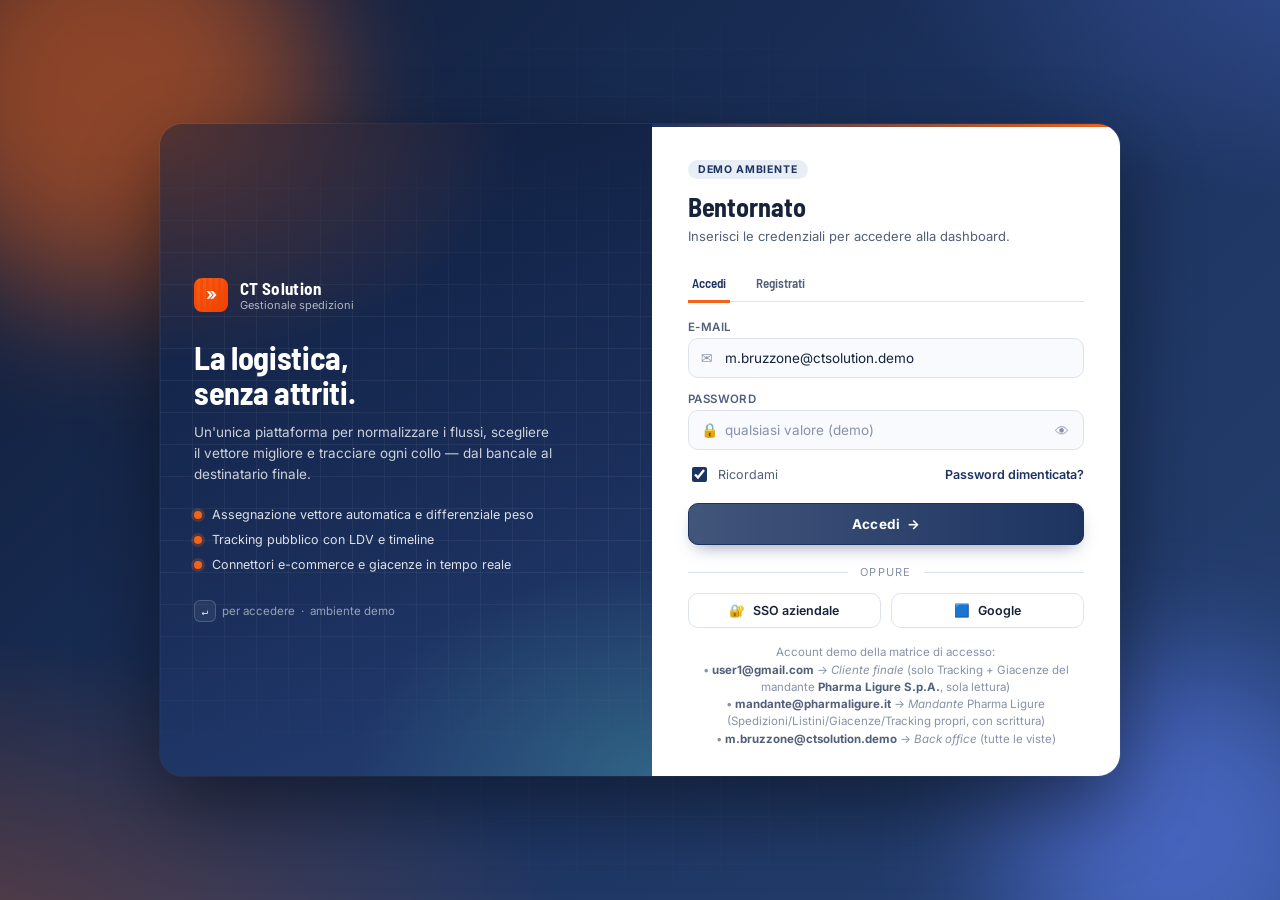
==== index.html @ 70ab40db "aggiunta barra di ricerca dei colli madre in base all'id" ====
<!DOCTYPE html>
<html lang="it">
<head>
<meta charset="UTF-8">
<meta name="viewport" content="width=device-width, initial-scale=1.0">
<title>CT Solution — Gestionale spedizioni (demo)</title>
<link rel="stylesheet" href="style.css">
</head>
<body class="logged-out">

<!-- ==================== LOGIN / REGISTRAZIONE (simulati) ==================== -->
<div id="login-screen">
  <div class="login-decor" aria-hidden="true">
    <span class="orb orb-1"></span>
    <span class="orb orb-2"></span>
    <span class="orb orb-3"></span>
    <span class="grid-lines"></span>
  </div>

  <div class="login-shell">
    <aside class="login-side" aria-hidden="true">
      <div class="login-side-inner">
        <div class="login-side-mark">
          <span class="brand-mark"></span>
          <div>
            <strong>CT Solution</strong>
            <small>Gestionale spedizioni</small>
          </div>
        </div>
        <h2>La logistica,<br>senza attriti.</h2>
        <p>Un'unica piattaforma per normalizzare i flussi, scegliere il vettore migliore e tracciare ogni collo — dal bancale al destinatario finale.</p>
        <ul class="login-bullets">
          <li><span class="dot"></span> Assegnazione vettore automatica e differenziale peso</li>
          <li><span class="dot"></span> Tracking pubblico con LDV e timeline</li>
          <li><span class="dot"></span> Connettori e-commerce e giacenze in tempo reale</li>
        </ul>
        <div class="login-side-foot">
          <span class="kbd">↵</span> per accedere &nbsp;·&nbsp; ambiente demo
        </div>
      </div>
    </aside>

    <div class="login-card">
      <div class="login-card-head">
        <span class="login-pill">Demo ambiente</span>
        <h1 class="login-title" id="login-title">Bentornato</h1>
        <p class="login-sub" id="login-sub">Inserisci le credenziali per accedere alla dashboard.</p>
      </div>

      <div class="tabs login-tabs" role="tablist">
        <button class="tab-btn active" id="login-tab-accedi" role="tab">Accedi</button>
        <button class="tab-btn" id="login-tab-registrati" role="tab">Registrati</button>
      </div>

      <form class="login-form" onsubmit="return false">
        <div class="form-row">
          <label for="login-email">E-mail</label>
          <div class="input-wrap">
            <span class="input-ico" aria-hidden="true">✉</span>
            <input type="text" id="login-email" value="m.bruzzone@ctsolution.demo" autocomplete="off" placeholder="nome@azienda.it">
          </div>
        </div>

        <div class="form-row">
          <label for="login-password">Password</label>
          <div class="input-wrap">
            <span class="input-ico" aria-hidden="true">🔒</span>
            <input type="password" id="login-password" class="login-pwd" placeholder="qualsiasi valore (demo)">
            <button type="button" class="input-eye" id="login-eye" aria-label="Mostra password" title="Mostra/nascondi password">👁</button>
          </div>
        </div>

        <div class="form-row" id="login-extra" style="display:none">
          <label for="login-nome">Nome e cognome</label>
          <div class="input-wrap">
            <span class="input-ico" aria-hidden="true">👤</span>
            <input type="text" id="login-nome" placeholder="es. Mario Bruzzone">
          </div>
        </div>

        <div class="login-row">
          <label class="login-check"><input type="checkbox" id="login-remember" checked> <span>Ricordami</span></label>
          <a href="#" class="login-link" onclick="return false">Password dimenticata?</a>
        </div>

        <button class="btn btn-primary login-submit" id="login-submit" type="button">
          <span class="login-submit-label">Accedi</span>
          <span class="login-submit-ico" aria-hidden="true">→</span>
        </button>

        <div class="login-divider"><span>oppure</span></div>

        <div class="login-sso">
          <button type="button" class="sso-btn" title="Accesso SSO (demo)">
            <span>🔐</span> SSO aziendale
          </button>
          <button type="button" class="sso-btn" title="Accesso con Google (demo)">
            <span>🟦</span> Google
          </button>
        </div>

        <p class="login-foot">Account demo della matrice di accesso:
          <br>• <strong>user1@gmail.com</strong> → <em>Cliente finale</em> (solo Tracking + Giacenze del mandante <strong>Pharma Ligure S.p.A.</strong>, sola lettura)
          <br>• <strong>mandante@pharmaligure.it</strong> → <em>Mandante</em> Pharma Ligure (Spedizioni/Listini/Giacenze/Tracking propri, con scrittura)
          <br>• <strong>m.bruzzone@ctsolution.demo</strong> → <em>Back office</em> (tutte le viste)
        </p>
      </form>
    </div>
  </div>
</div>

<header class="topnav">
  <div class="brand">
    <span class="brand-mark" aria-hidden="true"></span>
    <span>CT Solution <small>· Gestionale spedizioni</small></span>
  </div>
  <nav id="mainnav" aria-label="Navigazione principale">
    <button class="nav-item active" data-view="dashboard">Dashboard</button>
    <button class="nav-item" data-view="spedizioni">Spedizioni</button>
    <button class="nav-item" data-view="listini">Listini e tariffe</button>
    <button class="nav-item" data-view="flussi">Flussi in ingresso</button>
    <button class="nav-item" data-view="giacenze">Giacenze</button>
    <button class="nav-item" data-view="ecommerce">Connettore e-commerce</button>
    <button class="nav-item" data-view="tracking">Tracking</button>
    <button class="nav-item" data-view="appop">App operativa</button>
    <button class="nav-item" data-view="utenti">Utenti e ruoli</button>
    <button class="nav-item" data-view="log">Log azioni</button>
    <button class="nav-item" data-view="config">Configurazioni</button>
  </nav>
  <div class="nav-user" id="nav-user" role="button" tabindex="0" title="Apri il profilo utente">
    <span class="avatar">MB</span>
    <span>M. Bruzzone<br><span style="opacity:.65">Back office</span></span>
  </div>
</header>

<main>

  <!-- ==================== DASHBOARD ==================== -->
  <section class="view active" id="view-dashboard">
    <div class="view-header">
      <h1>Dashboard operativa</h1>
      <span class="sub" id="dash-date"></span>
    </div>
    <div class="kpis" id="dash-kpis"></div>
    <div class="grid-2">
      <div class="card">
        <h3>Spedizioni per stato</h3>
        <div id="dash-stati"></div>
      </div>
      <div class="card">
        <h3>Ultime attività</h3>
        <ul class="timeline" id="dash-activity"></ul>
      </div>
    </div>
  </section>

  <!-- ==================== SPEDIZIONI ==================== -->
  <section class="view" id="view-spedizioni">

    <!-- Vista elenco -->
    <div id="sped-list-wrap">
      <div class="view-header">
        <h1>Spedizioni</h1>
        <span class="sub">Normalizzazione, assegnazione vettore, coda di lavorazione</span>
        <span class="spacer"></span>
        <button class="btn" id="btn-goto-colli">Colli madre e sotto-colli</button>
        <button class="btn" id="btn-goto-diff">Differenziale peso/misure</button>
      </div>

      <div class="tabs" id="sped-tabs">
        <button class="tab-btn active" data-stato="">Tutte</button>
        <button class="tab-btn" data-stato="In sospeso">In sospeso</button>
        <button class="tab-btn" data-stato="In revisione">In revisione</button>
        <button class="tab-btn" data-stato="In staging">In staging</button>
        <button class="tab-btn" data-stato="Pronti per etichettatura">Pronti per etichettatura</button>
        <button class="tab-btn" data-stato="Pronto per la spedizione">Pronto per la spedizione</button>
        <button class="tab-btn" data-stato="In transito">In transito</button>
        <button class="tab-btn" data-stato="Consegnata">Consegnata</button>
      </div>

      <div id="dt-spedizioni"></div>
    </div>

    <!-- Vista dettaglio a tab dedicata -->
    <div id="sped-detail-wrap" style="display:none"></div>

    <!-- Vista colli madre -->
    <div id="colli-wrap" style="display:none">
      <div class="view-header">
        <button class="btn" id="btn-colli-back">← Torna all'elenco</button>
        <h1>Colli madre e sotto-colli</h1>
        <span class="sub">Relazione bancale → colli, con stato aggregato e spedizione separata</span>
        <span class="spacer"></span>
        <input type="text" id="colli-search" placeholder="Cerca per ID collo madre o sotto-collo…" style="min-width:260px">
        <button class="btn btn-primary" id="btn-nuovo-cm">+ Nuovo collo madre</button>
      </div>
      <ul class="tree" id="colli-tree"></ul>
    </div>

    <!-- Vista differenziale peso -->
    <div id="diff-wrap" style="display:none">
      <div class="view-header">
        <button class="btn" id="btn-diff-back">← Torna all'elenco</button>
        <h1>Differenziale peso/misure</h1>
        <span class="sub">Dichiarato vs rilevato, con impatto economico calcolato</span>
      </div>
      <div id="dt-diff"></div>
    </div>
  </section>

  <!-- ==================== LISTINI ==================== -->
  <section class="view" id="view-listini">
    <div class="view-header">
      <h1>Listini e tariffe</h1>
      <span class="sub">Tre livelli: listini vettori terzi → listini di costo interni → listini di vendita</span>
    </div>
    <div class="tabs" id="listini-tabs">
      <button class="tab-btn active" data-tab="lv">Listini vettori (terzi)</button>
      <button class="tab-btn" data-tab="lc">Listini di costo interni</button>
      <button class="tab-btn" data-tab="lvend">Listini di vendita</button>
      <button class="tab-btn" data-tab="lstor">Storicità</button>
    </div>
    <div class="tab-pane active" id="pane-lv">
      <div class="info-box">⚠️ <strong>Dati di esempio.</strong> I listini reali dei vettori non sono ancora disponibili (in attesa lato cliente): la struttura è pronta per l'inserimento dei valori definitivi.</div>
      <div class="tabs" id="lv-vettori-tabs" style="border-bottom-width:1px"></div>
      <div class="price-meta" id="lv-meta"></div>
      <div id="dt-listino-vettore"></div>
    </div>
    <div class="tab-pane" id="pane-lc">
      <div class="price-meta" id="lc-meta"></div>
      <div id="dt-listino-costo"></div>
    </div>
    <div class="tab-pane" id="pane-lvend">
      <div class="legend">
        <span><span class="sw" style="background:var(--err-bg);border:1px solid var(--err)"></span>Riga in perdita (vendita &lt; costo)</span>
        <span class="tiny">Le righe sotto il <strong>listino vettore di origine</strong> mostrano un warning più severo rispetto a quelle sotto il solo costo interno.</span>
      </div>
      <div id="dt-listino-vendita"></div>
    </div>
    <div class="tab-pane" id="pane-lstor">
      <div class="card">
        <h3>Timeline listini per cliente</h3>
        <div class="form-row" style="max-width:320px">
          <label>Mandante</label>
          <select id="stor-cliente" class="inline-select" style="max-width:none;width:100%"></select>
        </div>
        <ul class="hist-timeline" id="stor-timeline"></ul>
      </div>
    </div>
  </section>

  <!-- ==================== FLUSSI ==================== -->
  <section class="view" id="view-flussi">
    <div class="view-header">
      <h1>Flussi in ingresso</h1>
      <span class="sub" id="flussi-counter"></span>
      <span class="spacer"></span>
      <span class="demo-chip">microservizi di import per cliente</span>
    </div>
    <div class="layout-side">
      <div id="dt-flussi"></div>
      <div class="card" id="flusso-detail">
        <h3>Dettaglio cliente</h3>
        <p class="muted small">Seleziona un cliente dalla tabella per vedere configurazione e regole custom.</p>
      </div>
    </div>
  </section>

  <!-- ==================== GIACENZE ==================== -->
  <section class="view" id="view-giacenze">
    <div class="view-header">
      <h1>Giacenze</h1>
      <span class="sub">Gestione riga per riga o massiva sul filtro corrente</span>
      <span class="spacer"></span>
      <div class="save-bar" id="giacenze-save-bar" style="display:none">
        <span class="tiny" id="giacenze-pending-count"></span>
        <button class="btn btn-sm" id="btn-giacenze-annulla">Annulla</button>
        <button class="btn btn-sm btn-primary" id="btn-giacenze-salva">Salva</button>
      </div>
    </div>
    <div id="dt-giacenze"></div>
  </section>

  <!-- ==================== E-COMMERCE ==================== -->
  <section class="view" id="view-ecommerce">
    <div class="view-header">
      <h1>Connettore e-commerce</h1>
      <span class="sub">Vista del cliente finale collegato ai marketplace</span>
    </div>
    <div class="kpis" id="ecom-kpis"></div>
    <div class="info-box">🔁 <strong>Flusso invertito — Vinted:</strong> a differenza degli altri marketplace (interrogati dal connettore), Vinted <em>notifica</em> gli ordini via push. Gli ordini Vinted arrivano quindi in tempo reale e sono contrassegnati con il badge «push».</div>
    <div id="dt-ecom"></div>
  </section>

  <!-- ==================== TRACKING ==================== -->
  <section class="view" id="view-tracking">
    <div class="track-hero">
      <h2>Traccia la tua spedizione</h2>
      <p>Inserisci il codice della lettera di vettura</p>
      <div class="track-form">
        <input id="track-input" placeholder="es. LDV-2026-01187" aria-label="Codice lettera di vettura">
        <button class="btn btn-accent" id="track-btn">Cerca</button>
      </div>
      <div class="track-suggest" id="track-suggest">Prova con:</div>
    </div>
    <div id="track-result"></div>
  </section>

  <!-- ==================== APP OPERATIVA ==================== -->
  <section class="view" id="view-appop">
    <div class="view-header">
      <h1>App operativa — magazzino e padroncini</h1>
      <span class="sub">Simulazione web dell'app mobile per presa in carico e consegna</span>
    </div>
    <div class="phone-wrap">
      <div class="phone">
        <div class="phone-status"><span>09:41</span><span>▮▮▮ 82%</span></div>
        <div class="phone-app-head">CT Driver <div class="sub" id="phone-mode-label"></div></div>
        <div class="phone-body" id="phone-body"></div>
      </div>
      <div class="card" style="flex:1;min-width:280px">
        <h3>Configurazione simulazione</h3>
        <div class="form-row">
          <label>Tipo vettore</label>
          <select id="appop-mode" class="inline-select" style="max-width:none;width:100%">
            <option value="padroncino">Linea propria (padroncino) — con borderò digitale</option>
            <option value="terzo">Corriere esterno — senza borderò interno</option>
          </select>
        </div>
        <div class="info-box"><strong>Differenza chiave:</strong> il borderò digitale interno (elenco colli affidati con firma di presa in carico) esiste <em>solo</em> per le linee proprie. Per i corrieri esterni la presa in carico avviene sui sistemi del corriere.</div>
        <div class="warn-box"><strong>Foto obbligatoria:</strong> la conferma di consegna richiede sempre una foto (simulata) prima di poter chiudere la spedizione.</div>
      </div>
    </div>
  </section>

  <!-- ==================== UTENTI ==================== -->
  <section class="view" id="view-utenti">
    <div class="view-header">
      <h1>Utenti, ruoli e livelli di accesso</h1>
      <span class="sub">Quattro livelli: Piattaforma · Back office · Mandanti/Sottocontratti · Clienti finali</span>
    </div>
    <div class="layout-side">
      <div id="dt-utenti"></div>
      <div class="card" id="perm-panel">
        <h3>Permessi per modulo</h3>
        <p class="muted small">Seleziona un utente dalla tabella per vedere e simulare la modifica dei permessi.</p>
      </div>
    </div>
  </section>

  <!-- ==================== LOG AZIONI ==================== -->
  <section class="view" id="view-log">
    <div class="view-header">
      <h1>Log delle azioni</h1>
      <span class="sub" id="log-counter">Nessuna azione registrata in questa sessione</span>
      <span class="spacer"></span>
      <button class="btn" id="btn-log-clear">Svuota log</button>
    </div>
    <div class="info-box">🗒️ <strong>Registro di sessione.</strong> Ogni notifica mostrata in basso a destra (assegnazioni vettore, cambi di stato, import, salvataggi, ecc.) viene registrata qui con data/ora, utente, modulo ed esito. Il log è mantenuto solo in memoria del browser: si azzera ricaricando la pagina.</div>
    <div id="dt-log"></div>
  </section>

  <!-- ==================== CONFIGURAZIONI / ARCHITETTURA ==================== -->
  <section class="view" id="view-config">
    <div class="view-header">
      <h1>Configurazioni · Architettura tecnica</h1>
      <span class="sub">Vista concettuale: message broker, consumer, rate limit vettori</span>
    </div>
    <div class="arch-grid">
      <div>
        <div class="card">
          <h3>Coda messaggi (message broker)</h3>
          <div class="kv" style="grid-template-columns:180px 1fr">
            <dt>Messaggi in coda</dt><dd class="mono" id="q-depth">—</dd>
            <dt>Throughput</dt><dd class="mono" id="q-thr">—</dd>
            <dt>Consumer attivi</dt><dd class="mono" id="q-cons">—</dd>
          </div>
          <div class="queue-meter"><div id="q-meter" style="width:12%"></div></div>
          <p class="tiny">Spegnendo un servizio qui sotto, la coda si accumula (simulato).</p>
          <div id="svc-list"></div>
        </div>
      </div>
      <div>
        <div class="card">
          <h3>Rate limit per vettore</h3>
          <p class="tiny">Limite API, volume richieste, throttling e distribuzione su più nodi. Il mini-grafico mostra lo storico orario simulato delle ultime 24 h (barre arancio = picchi vicini al limite).</p>
          <div id="rl-list"></div>
        </div>
      </div>
    </div>
  </section>

</main>

<div id="modal-root"></div>
<div id="toasts"></div>

<script src="app.js"></script>
</body>
</html>
---- style.css ----
/* ============================================================
   CT Solution — Demo gestionale spedizioni (v2)
   style.css — token, layout, componenti UI
   ============================================================ */

@import url('https://fonts.googleapis.com/css2?family=Barlow+Semi+Condensed:wght@500;600;700&family=Inter:wght@400;500;600;700&family=IBM+Plex+Mono:wght@400;500;600&display=swap');

:root {
  --bg: #F2F4F8;
  --surface: #FFFFFF;
  --surface-2: #F8FAFD;
  --ink: #16233B;
  --ink-soft: #51607A;
  --ink-faint: #8792A6;
  --line: #DDE3EC;
  --line-strong: #C4CDDB;

  --brand: #1D3461;
  --brand-dark: #142647;
  --brand-soft: #E8EDF6;
  --accent: #F26419;
  --accent-soft: #FDEADF;

  --ok: #1E7F4F;      --ok-bg: #E4F3EB;
  --warn: #B45309;    --warn-bg: #FCF0DE;
  --err: #C0392B;     --err-bg: #FBE7E4;
  --info: #2563EB;    --info-bg: #E7EEFC;
  --neutral: #5B6B84; --neutral-bg: #ECF0F5;

  --radius: 8px;
  --radius-sm: 5px;
  --shadow: 0 1px 2px rgba(22,35,59,.06), 0 4px 14px rgba(22,35,59,.07);
  --shadow-lg: 0 8px 40px rgba(22,35,59,.22);

  --font-body: 'Inter', system-ui, -apple-system, sans-serif;
  --font-display: 'Barlow Semi Condensed', 'Inter', sans-serif;
  --font-mono: 'IBM Plex Mono', ui-monospace, 'SF Mono', monospace;
}

* { box-sizing: border-box; }
html, body { margin: 0; padding: 0; }
body {
  font-family: var(--font-body);
  font-size: 13.5px;
  color: var(--ink);
  background: var(--bg);
  -webkit-font-smoothing: antialiased;
}

h1, h2, h3, h4 { font-family: var(--font-display); margin: 0; letter-spacing: .01em; }
h1 { font-size: 24px; font-weight: 700; }
h2 { font-size: 19px; font-weight: 700; }
h3 { font-size: 15.5px; font-weight: 600; }
p { margin: 0 0 .6em; }
a { color: var(--info); }

button { font-family: inherit; cursor: pointer; }
input, select, textarea { font-family: inherit; font-size: 13px; color: var(--ink); }

.mono { font-family: var(--font-mono); font-size: 12.5px; }

/* ---------- Top nav ---------- */
.topnav {
  background: var(--brand);
  color: #fff;
  display: flex;
  align-items: center;
  gap: 4px;
  padding: 0 18px;
  height: 54px;
  position: sticky;
  top: 0;
  z-index: 50;
}
.brand {
  display: flex; align-items: center; gap: 10px;
  font-family: var(--font-display);
  font-weight: 700; font-size: 17px;
  margin-right: 22px; white-space: nowrap;
}
.brand-mark {
  width: 26px; height: 26px; border-radius: 6px;
  background:
    repeating-linear-gradient(90deg, var(--accent) 0 3px, transparent 3px 6px),
    linear-gradient(135deg, #F26419, #d14e0b);
  background-blend-mode: overlay;
  position: relative;
}
.brand-mark::after {
  content: '»'; position: absolute; inset: 0;
  display: grid; place-items: center;
  color: #fff; font-size: 17px; font-weight: 700; line-height: 1;
}
.brand small { font-weight: 500; opacity: .65; font-size: 11px; }

.topnav nav { display: flex; gap: 2px; overflow-x: auto; scrollbar-width: none; }
.topnav nav::-webkit-scrollbar { display: none; }
.nav-item {
  background: none; border: 0; color: rgba(255,255,255,.78);
  font-family: var(--font-display); font-weight: 600; font-size: 13.5px;
  padding: 8px 12px; border-radius: 6px; white-space: nowrap;
  letter-spacing: .02em;
}
.nav-item:hover { background: rgba(255,255,255,.1); color: #fff; }
.nav-item.active { background: rgba(255,255,255,.16); color: #fff; box-shadow: inset 0 -2px 0 var(--accent); }
.nav-user {
  margin-left: auto; display: flex; align-items: center; gap: 8px;
  font-size: 12px; color: rgba(255,255,255,.85); white-space: nowrap;
}
.nav-user .avatar {
  width: 28px; height: 28px; border-radius: 50%;
  background: var(--accent); color: #fff;
  display: grid; place-items: center; font-weight: 700; font-size: 12px;
}
.nav-user .user-livello { display:inline-block;margin-top:2px;padding:1px 7px;border-radius:999px;font-size:10.5px;font-weight:600;letter-spacing:.2px;background:rgba(255,255,255,.08);color:#fff; }
.nav-user .user-livello[data-livello="Back office"]            { background:rgba(57,142,230,.22);color:#b9d6ff; }
.nav-user .user-livello[data-livello="Mandante/Sottocontratto"]{ background:rgba(123,97,255,.22);color:#d6c8ff; }
.nav-user .user-livello[data-livello="Cliente finale"]         { background:rgba(46,184,131,.22);color:#aaf0c8; }

/* ---------- Layout ---------- */
main { max-width: 1440px; margin: 0 auto; padding: 20px 22px 60px; }
.view { display: none; }
.view.active { display: block; animation: fadeIn .18s ease; }
@keyframes fadeIn { from { opacity: 0; transform: translateY(4px); } to { opacity: 1; transform: none; } }

.view-header { display: flex; align-items: baseline; gap: 14px; margin-bottom: 16px; flex-wrap: wrap; }
.view-header .sub { color: var(--ink-soft); font-size: 13px; }
.view-header .spacer { flex: 1; }
.save-bar { display: flex; align-items: center; gap: 10px; }
.save-bar .tiny { color: var(--warn, #b8860b); font-weight: 600; }

.card {
  background: var(--surface);
  border: 1px solid var(--line);
  border-radius: var(--radius);
  box-shadow: var(--shadow);
  padding: 16px;
  margin-bottom: 18px;
}
.card > h3 { margin-bottom: 10px; }
.card-plain { box-shadow: none; }

.grid-2 { display: grid; grid-template-columns: 1fr 1fr; gap: 18px; }
.grid-3 { display: grid; grid-template-columns: repeat(3, 1fr); gap: 14px; }
@media (max-width: 980px) { .grid-2, .grid-3 { grid-template-columns: 1fr; } }

.layout-side { display: grid; grid-template-columns: 1fr 340px; gap: 18px; align-items: start; }
@media (max-width: 1100px) { .layout-side { grid-template-columns: 1fr; } }

.muted { color: var(--ink-soft); }
.small { font-size: 12px; }
.tiny { font-size: 11px; color: var(--ink-faint); }

/* ---------- Buttons ---------- */
.btn {
  display: inline-flex; align-items: center; gap: 6px;
  border: 1px solid var(--line-strong);
  background: var(--surface); color: var(--ink);
  padding: 6px 12px; border-radius: var(--radius-sm);
  font-size: 12.5px; font-weight: 600;
  transition: background .12s, border-color .12s;
}
.btn:hover { background: var(--surface-2); border-color: var(--ink-faint); }
.btn:disabled { opacity: .45; cursor: not-allowed; }
.btn-primary { background: var(--brand); border-color: var(--brand); color: #fff; }
.btn-primary:hover { background: var(--brand-dark); border-color: var(--brand-dark); }
.btn-accent { background: var(--accent); border-color: var(--accent); color: #fff; }
.btn-accent:hover { background: #d95710; border-color: #d95710; }
.btn-danger { background: var(--err); border-color: var(--err); color: #fff; }
.btn-danger:hover { background: #a53125; }
.btn-ghost { border-color: transparent; background: transparent; color: var(--brand); }
.btn-ghost:hover { background: var(--brand-soft); }
.btn-sm { padding: 3px 8px; font-size: 11.5px; }
.btn-link { border: 0; background: none; color: var(--info); font-weight: 600; padding: 0; text-decoration: underline; font-size: inherit; }

/* ---------- Badges ---------- */
.badge {
  display: inline-flex; align-items: center; gap: 5px;
  padding: 2px 9px; border-radius: 999px;
  font-size: 11.5px; font-weight: 600; white-space: nowrap;
  background: var(--neutral-bg); color: var(--neutral);
}
.badge::before { content: ''; width: 6px; height: 6px; border-radius: 50%; background: currentColor; }
.badge.ok      { background: var(--ok-bg); color: var(--ok); }
.badge.warn    { background: var(--warn-bg); color: var(--warn); }
.badge.err     { background: var(--err-bg); color: var(--err); }
.badge.info    { background: var(--info-bg); color: var(--info); }
.badge.brand   { background: var(--brand-soft); color: var(--brand); }
.badge.accent  { background: var(--accent-soft); color: #b34a0e; }
.badge.nodot::before { display: none; }

.tag {
  display: inline-block; padding: 2px 7px; border-radius: 4px;
  font-size: 11px; font-weight: 600;
  background: var(--brand-soft); color: var(--brand);
  margin: 1px 2px 1px 0;
}
.tag.incompat { background: var(--warn-bg); color: var(--warn); text-decoration: line-through; }
.tag-remove {
  display: inline-block; margin-left: 4px; padding: 0 4px;
  border: none; background: transparent; color: inherit;
  font-size: 12px; line-height: 1; cursor: pointer; opacity: .7;
}
.tag-remove:hover { opacity: 1; }
.detail-row { padding: 6px 0; border-top: 1px dashed var(--line); }
.detail-row:first-child { border-top: none; }

/* ---------- KPI cards (dashboard) ---------- */
.kpis { display: grid; grid-template-columns: repeat(auto-fit, minmax(200px, 1fr)); gap: 14px; margin-bottom: 18px; }
.kpi {
  background: var(--surface); border: 1px solid var(--line); border-radius: var(--radius);
  padding: 14px 16px; box-shadow: var(--shadow); cursor: pointer;
  border-left: 4px solid var(--brand);
}
.kpi:hover { border-color: var(--line-strong); }
.kpi .kpi-label { font-size: 12px; color: var(--ink-soft); font-weight: 600; text-transform: uppercase; letter-spacing: .04em; }
.kpi .kpi-value { font-family: var(--font-display); font-size: 30px; font-weight: 700; line-height: 1.15; margin: 2px 0; }
.kpi .kpi-note { font-size: 12px; color: var(--ink-faint); }
.kpi.warn { border-left-color: var(--warn); } .kpi.warn .kpi-value { color: var(--warn); }
.kpi.err  { border-left-color: var(--err); }  .kpi.err  .kpi-value { color: var(--err); }
.kpi.ok   { border-left-color: var(--ok); }   .kpi.ok   .kpi-value { color: var(--ok); }

/* ---------- DataTable component ---------- */
.dt-wrap { background: var(--surface); border: 1px solid var(--line); border-radius: var(--radius); box-shadow: var(--shadow); margin-bottom: 18px; overflow: hidden; }
.dt-toolbar {
  display: flex; align-items: center; gap: 8px; flex-wrap: wrap;
  padding: 10px 12px; border-bottom: 1px solid var(--line); background: var(--surface-2);
}
.dt-toolbar .dt-title { font-family: var(--font-display); font-weight: 700; font-size: 15px; margin-right: 8px; }
.dt-toolbar .spacer { flex: 1; }
.dt-filter-count {
  font-size: 11.5px; font-weight: 600; color: var(--brand);
  background: var(--brand-soft); border-radius: 999px; padding: 2px 9px;
}
.dt-selection-banner {
  display: flex; align-items: center; gap: 10px; flex-wrap: wrap;
  padding: 8px 14px; font-size: 12.5px;
  background: var(--info-bg); color: var(--ink);
  border-bottom: 1px solid var(--line);
}
.dt-selection-banner.allfilter { background: var(--accent-soft); }
.dt-selection-banner strong { color: var(--brand); }

.dt-scroll { overflow-x: auto; }
table.dt { width: 100%; border-collapse: collapse; font-size: 12.8px; }
table.dt th, table.dt td { padding: 8px 10px; text-align: left; vertical-align: middle; }
table.dt thead th {
  background: var(--surface-2);
  font-family: var(--font-display); font-size: 12.5px; font-weight: 600;
  color: var(--ink-soft); letter-spacing: .03em; text-transform: uppercase;
  border-bottom: 1px solid var(--line); white-space: nowrap; user-select: none;
}
th.sortable { cursor: pointer; }
th.sortable:hover { color: var(--brand); }
th .sort-ico { font-size: 10px; opacity: .45; margin-left: 3px; }
th.sorted { color: var(--brand); }
th.sorted .sort-ico { opacity: 1; color: var(--accent); }

tr.dt-filter-row th { padding: 4px 6px; background: var(--surface); border-bottom: 1px solid var(--line); }
.dt-colfilter { width: 100%; min-width: 70px; border: 1px solid var(--line); border-radius: 4px; padding: 3px 6px; font-size: 11.5px; background: var(--surface); }
.dt-colfilter:focus { outline: 2px solid var(--brand-soft); border-color: var(--brand); }
.dt-range { display: flex; gap: 3px; }
.dt-range input { width: 50%; min-width: 46px; }

table.dt tbody tr { border-bottom: 1px solid var(--line); }
table.dt tbody tr:hover { background: var(--surface-2); }
table.dt tbody tr.clickable { cursor: pointer; }
table.dt tbody tr.selected { background: var(--brand-soft); }
table.dt tbody tr.row-danger { background: var(--err-bg); }
table.dt tbody tr.row-danger:hover { background: #f6d9d4; }
td.num { text-align: right; font-variant-numeric: tabular-nums; }
.dt-empty { padding: 30px; text-align: center; color: var(--ink-faint); }

.dt-pager {
  display: flex; align-items: center; gap: 10px; flex-wrap: wrap;
  padding: 8px 12px; border-top: 1px solid var(--line);
  font-size: 12px; color: var(--ink-soft); background: var(--surface-2);
}
.dt-pager .spacer { flex: 1; }
.dt-pager select { border: 1px solid var(--line); border-radius: 4px; padding: 2px 5px; }
.dt-pager .pg-btn {
  border: 1px solid var(--line-strong); background: var(--surface);
  border-radius: 4px; padding: 3px 9px; font-size: 12px; font-weight: 600;
}
.dt-pager .pg-btn:disabled { opacity: .4; cursor: not-allowed; }
.dt-pager .pg-num { font-weight: 700; color: var(--ink); }

input[type=checkbox] { width: 15px; height: 15px; accent-color: var(--brand); cursor: pointer; }

.inline-select { border: 1px solid var(--line); border-radius: 4px; padding: 3px 5px; font-size: 12px; background: var(--surface); max-width: 160px; }

/* ---------- Modal ---------- */
.modal-backdrop {
  position: fixed; inset: 0; background: rgba(16,26,44,.5);
  display: grid; place-items: center; z-index: 100; padding: 24px;
  animation: fadeIn .15s ease;
}
.modal {
  background: var(--surface); border-radius: 12px; box-shadow: var(--shadow-lg);
  width: min(560px, 100%); max-height: 88vh; display: flex; flex-direction: column;
}
.modal.wide { width: min(900px, 100%); }
.modal.xwide { width: min(1080px, 100%); }
.modal-head {
  display: flex; align-items: center; gap: 10px;
  padding: 14px 18px; border-bottom: 1px solid var(--line);
}
.modal-head h3 { font-size: 16.5px; flex: 1; }
.modal-close { border: 0; background: none; font-size: 20px; color: var(--ink-faint); line-height: 1; padding: 2px 6px; border-radius: 4px; }
.modal-close:hover { background: var(--neutral-bg); color: var(--ink); }
.modal-body { padding: 16px 18px; overflow-y: auto; }
.modal-foot { display: flex; justify-content: flex-end; gap: 8px; padding: 12px 18px; border-top: 1px solid var(--line); background: var(--surface-2); border-radius: 0 0 12px 12px; }

.confirm-summary { background: var(--surface-2); border: 1px solid var(--line); border-radius: var(--radius-sm); padding: 12px 14px; margin: 10px 0; font-size: 13px; }
.confirm-summary dt { font-weight: 700; font-size: 11px; text-transform: uppercase; color: var(--ink-soft); margin-top: 8px; }
.confirm-summary dt:first-child { margin-top: 0; }
.confirm-summary dd { margin: 2px 0 0; }
.warn-box { background: var(--warn-bg); border: 1px solid #ecd3ab; color: var(--warn); border-radius: var(--radius-sm); padding: 10px 12px; font-size: 12.5px; margin: 8px 0; }
.err-box { background: var(--err-bg); border: 1px solid #eec4bd; color: var(--err); border-radius: var(--radius-sm); padding: 10px 12px; font-size: 12.5px; margin: 8px 0; }
.info-box { background: var(--info-bg); border: 1px solid #c8d8f8; color: var(--brand); border-radius: var(--radius-sm); padding: 10px 12px; font-size: 12.5px; margin: 8px 0; }

.form-row { margin-bottom: 12px; }
.form-row label { display: block; font-size: 12px; font-weight: 600; color: var(--ink-soft); margin-bottom: 4px; }
.form-row select, .form-row input[type=text], .form-row textarea {
  width: 100%; border: 1px solid var(--line-strong); border-radius: var(--radius-sm); padding: 7px 9px; background: var(--surface);
}
.form-row textarea { resize: vertical; min-height: 64px; }

/* ---------- Toast ---------- */
#toasts { position: fixed; bottom: 18px; right: 18px; z-index: 200; display: flex; flex-direction: column; gap: 8px; }
.toast {
  background: var(--ink); color: #fff; border-radius: 8px; padding: 10px 16px;
  font-size: 13px; box-shadow: var(--shadow-lg); max-width: 380px;
  animation: toastIn .2s ease;
  border-left: 4px solid var(--accent);
}
.toast.ok { border-left-color: #4ade80; }
.toast.err { border-left-color: #f87171; }
@keyframes toastIn { from { opacity: 0; transform: translateY(8px); } to { opacity: 1; transform: none; } }

/* ---------- Kanban (coda di staging) ---------- */
.kanban { display: grid; grid-template-columns: repeat(3, 1fr); gap: 14px; }
@media (max-width: 980px) { .kanban { grid-template-columns: 1fr; } }
.kanban-col { background: var(--surface-2); border: 1px solid var(--line); border-radius: var(--radius); padding: 10px; min-height: 160px; }
.kanban-col > h4 {
  font-family: var(--font-display); font-size: 13px; text-transform: uppercase; letter-spacing: .05em;
  color: var(--ink-soft); display: flex; justify-content: space-between; margin-bottom: 10px; padding: 0 2px;
}
.kanban-col > h4 .count { background: var(--brand); color: #fff; border-radius: 999px; padding: 0 8px; font-size: 11.5px; }
.kcard {
  background: var(--surface); border: 1px solid var(--line); border-radius: var(--radius-sm);
  padding: 9px 11px; margin-bottom: 8px; box-shadow: 0 1px 2px rgba(22,35,59,.05); cursor: pointer;
}
.kcard:hover { border-color: var(--brand); }
.kcard .k-id { font-family: var(--font-mono); font-size: 11.5px; color: var(--brand); font-weight: 600; }
.kcard .k-dest { font-weight: 600; font-size: 12.5px; margin: 2px 0; }
.kcard .k-meta { font-size: 11px; color: var(--ink-faint); }
.kcard .k-actions { margin-top: 7px; display: flex; gap: 6px; }

/* ---------- Dettaglio spedizione ---------- */
.ship-head {
  display: flex; align-items: center; gap: 14px; flex-wrap: wrap;
  padding: 14px 16px; border-radius: var(--radius);
  background: linear-gradient(135deg, var(--brand), var(--brand-dark));
  color: #fff; margin-bottom: 16px;
}
.ship-head .barcode {
  height: 34px; width: 92px; border-radius: 3px;
  background: repeating-linear-gradient(90deg, #fff 0 2px, transparent 2px 4px, #fff 4px 7px, transparent 7px 9px, #fff 9px 10px, transparent 10px 14px);
  opacity: .9;
}
.ship-head .ship-id { font-family: var(--font-mono); font-size: 19px; font-weight: 600; letter-spacing: .02em; }
.ship-head .ship-sub { font-size: 12px; opacity: .8; }
.ship-head .spacer { flex: 1; }

.detail-grid { display: grid; grid-template-columns: 1.15fr .85fr; gap: 16px; }
@media (max-width: 900px) { .detail-grid { grid-template-columns: 1fr; } }
.detail-block { background: var(--surface); border: 1px solid var(--line); border-radius: var(--radius); padding: 14px; margin-bottom: 14px; }
.detail-block h4 { font-family: var(--font-display); font-size: 13px; text-transform: uppercase; letter-spacing: .05em; color: var(--ink-soft); margin-bottom: 10px; }
.kv { display: grid; grid-template-columns: 130px 1fr; gap: 4px 12px; font-size: 12.8px; }
.kv dt { color: var(--ink-soft); font-weight: 500; }
.kv dd { margin: 0; font-weight: 500; }

.timeline { list-style: none; margin: 0; padding: 0 0 0 4px; }
.timeline li { position: relative; padding: 0 0 14px 22px; border-left: 2px solid var(--line); margin-left: 6px; }
.timeline li:last-child { padding-bottom: 2px; }
.timeline li::before {
  content: ''; position: absolute; left: -7px; top: 1px;
  width: 12px; height: 12px; border-radius: 50%;
  background: var(--surface); border: 3px solid var(--brand);
}
.timeline li.done::before { border-color: var(--ok); background: var(--ok); }
.timeline li.internal { background: var(--warn-bg); border-radius: 0 6px 6px 0; padding-top: 4px; padding-bottom: 10px; }
.timeline .t-when { font-size: 11px; color: var(--ink-faint); font-family: var(--font-mono); }
.timeline .t-what { font-weight: 600; font-size: 12.8px; }
.timeline .t-where { font-size: 11.5px; color: var(--ink-soft); }
.timeline .t-int { font-size: 11px; color: var(--warn); font-weight: 600; }

.note-item { border: 1px solid var(--line); border-radius: var(--radius-sm); padding: 8px 10px; margin-bottom: 7px; background: var(--surface-2); }
.note-item .n-meta { font-size: 10.5px; color: var(--ink-faint); font-family: var(--font-mono); margin-bottom: 2px; }
.note-form { display: flex; gap: 8px; margin-top: 8px; }
.note-form textarea { flex: 1; border: 1px solid var(--line-strong); border-radius: var(--radius-sm); padding: 7px 9px; min-height: 44px; resize: vertical; }

/* ---------- Lettera di vettura ---------- */
.ldv {
  border: 2px solid var(--ink); border-radius: 4px; padding: 0; font-size: 13px;
  font-family: var(--font-body); background: #fff;
}
.ldv-head { display: flex; justify-content: space-between; align-items: center; padding: 12px 16px; border-bottom: 2px solid var(--ink); }
.ldv-head .ldv-title { font-family: var(--font-display); font-weight: 700; font-size: 17px; text-transform: uppercase; letter-spacing: .06em; }
.ldv-barcode { height: 38px; width: 150px; background: repeating-linear-gradient(90deg, #111 0 2px, transparent 2px 5px, #111 5px 8px, transparent 8px 10px, #111 10px 11px, transparent 11px 15px); }
.ldv-grid { display: grid; grid-template-columns: 1fr 1fr; }
.ldv-cell { padding: 10px 16px; border-bottom: 1px solid var(--line-strong); }
.ldv-cell:nth-child(odd) { border-right: 1px solid var(--line-strong); }
.ldv-cell .lbl { font-size: 10px; text-transform: uppercase; letter-spacing: .08em; color: var(--ink-soft); font-weight: 700; }
.ldv-foot { padding: 10px 16px; font-size: 11px; color: var(--ink-soft); }

/* ---------- Tree (colli madre) ---------- */
.tree { list-style: none; padding-left: 0; margin: 0; }
.tree .tree-parent { border: 1px solid var(--line); border-radius: var(--radius); margin-bottom: 12px; background: var(--surface); overflow: hidden; }
.tree .tp-head { display: flex; align-items: center; gap: 10px; padding: 11px 14px; background: var(--surface-2); border-bottom: 1px solid var(--line); cursor: pointer; flex-wrap: wrap; }
.tree .tp-head .caret { transition: transform .15s; font-size: 11px; color: var(--ink-soft); }
.tree .tree-parent.open .caret { transform: rotate(90deg); }
.tree .tp-body { display: none; }
.tree .tree-parent.open .tp-body { display: block; }
.tree .tc-row { display: flex; align-items: center; gap: 10px; padding: 8px 14px 8px 38px; border-bottom: 1px solid var(--line); font-size: 12.5px; position: relative; flex-wrap: wrap; }
.tree .tc-row::before { content: '└'; position: absolute; left: 18px; color: var(--ink-faint); }
.tree .tc-row:last-child { border-bottom: 0; }
.tree .tc-row .grow { flex: 1; }

/* ---------- Listini ---------- */
.tabs { display: flex; gap: 4px; border-bottom: 2px solid var(--line); margin-bottom: 16px; flex-wrap: wrap; }
.tab-btn {
  border: 0; background: none; padding: 9px 14px;
  font-family: var(--font-display); font-weight: 600; font-size: 14px; color: var(--ink-soft);
  border-bottom: 3px solid transparent; margin-bottom: -2px;
}
.tab-btn:hover { color: var(--ink); }
.tab-btn.active { color: var(--brand); border-bottom-color: var(--accent); }
.tab-pane { display: none; }
.tab-pane.active { display: block; }

.price-meta { font-size: 12px; color: var(--ink-soft); display: flex; gap: 14px; flex-wrap: wrap; margin-bottom: 8px; }
.legend { display: flex; gap: 14px; flex-wrap: wrap; font-size: 11.5px; color: var(--ink-soft); margin: 4px 0 10px; }
.legend .sw { display: inline-block; width: 12px; height: 12px; border-radius: 3px; vertical-align: -2px; margin-right: 4px; }

.hist-timeline { list-style: none; padding: 0; margin: 0; }
.hist-timeline li { display: flex; gap: 12px; align-items: flex-start; padding: 9px 0; border-bottom: 1px dashed var(--line); }
.hist-timeline li:last-child { border-bottom: 0; }
.hist-timeline .h-when { font-family: var(--font-mono); font-size: 11.5px; color: var(--ink-soft); min-width: 150px; }

/* ---------- Permessi utenti ---------- */
.perm-grid { display: grid; grid-template-columns: 1fr repeat(4, 68px); gap: 0; font-size: 12px; border: 1px solid var(--line); border-radius: var(--radius-sm); overflow: hidden; }
.perm-grid > div { padding: 7px 10px; border-bottom: 1px solid var(--line); display: flex; align-items: center; }
.perm-grid > div:nth-child(5n+1) { font-weight: 600; }
.perm-grid > div:nth-child(-n+5) { background: var(--surface-2); font-family: var(--font-display); font-weight: 600; text-transform: uppercase; font-size: 10.5px; letter-spacing: .04em; color: var(--ink-soft); justify-content: center; }
.perm-grid > div:nth-child(-n+5):first-child { justify-content: flex-start; }
.perm-grid > div:not(:nth-child(5n+1)) { justify-content: center; }

/* ---------- App operativa (phone frame) ---------- */
.phone-wrap { display: flex; gap: 26px; align-items: flex-start; flex-wrap: wrap; }
.phone {
  width: 320px; border: 10px solid var(--ink); border-radius: 30px;
  background: var(--surface); overflow: hidden; box-shadow: var(--shadow-lg);
  flex-shrink: 0;
}
.phone-status { background: var(--ink); color: #fff; font-size: 10px; padding: 4px 14px; display: flex; justify-content: space-between; font-family: var(--font-mono); }
.phone-app-head { background: var(--brand); color: #fff; padding: 12px 14px; font-family: var(--font-display); font-weight: 700; }
.phone-app-head .sub { font-size: 11px; font-weight: 500; opacity: .8; }
.phone-body { padding: 12px; min-height: 380px; }
.scan-zone {
  border: 2px dashed var(--line-strong); border-radius: 10px; padding: 22px 12px;
  text-align: center; color: var(--ink-soft); margin-bottom: 10px;
}
.scan-zone .scan-ico { font-size: 30px; }
.pkg-item { border: 1px solid var(--line); border-radius: 8px; padding: 8px 10px; margin-bottom: 7px; font-size: 12px; display: flex; align-items: center; gap: 8px; }
.pkg-item .grow { flex: 1; }
.photo-slot {
  border: 2px dashed var(--warn); background: var(--warn-bg); border-radius: 8px;
  padding: 16px; text-align: center; font-size: 12px; color: var(--warn); margin: 8px 0; cursor: pointer;
}
.photo-slot.done { border-color: var(--ok); background: var(--ok-bg); color: var(--ok); border-style: solid; }

/* ---------- Architettura ---------- */
.arch-grid { display: grid; grid-template-columns: 1.2fr 1fr; gap: 16px; }
@media (max-width: 980px) { .arch-grid { grid-template-columns: 1fr; } }
.svc-row { display: flex; align-items: center; gap: 10px; padding: 8px 4px; border-bottom: 1px solid var(--line); font-size: 12.8px; }
.svc-row:last-child { border-bottom: 0; }
.svc-row .grow { flex: 1; }
.led { width: 10px; height: 10px; border-radius: 50%; background: var(--ok); box-shadow: 0 0 6px rgba(30,127,79,.5); }
.led.off { background: var(--err); box-shadow: 0 0 6px rgba(192,57,43,.5); }
.queue-meter { height: 12px; border-radius: 999px; background: var(--neutral-bg); overflow: hidden; margin: 6px 0; }
.queue-meter > div { height: 100%; background: linear-gradient(90deg, var(--ok), var(--warn), var(--err)); transition: width .5s; }
.bars { display: flex; align-items: flex-end; gap: 2px; height: 64px; margin-top: 6px; }
.bars .bar { flex: 1; background: var(--brand); border-radius: 2px 2px 0 0; min-height: 2px; opacity: .85; }
.bars .bar.peak { background: var(--accent); }
.bars-x { display: flex; justify-content: space-between; font-size: 9.5px; color: var(--ink-faint); font-family: var(--font-mono); margin-top: 2px; }
.rl-row { margin-bottom: 16px; padding-bottom: 12px; border-bottom: 1px dashed var(--line); }
.rl-row:last-child { border-bottom: 0; }

/* ---------- Tracking pubblico ---------- */
.track-hero {
  background: linear-gradient(135deg, var(--brand), var(--brand-dark));
  border-radius: var(--radius); color: #fff; padding: 28px 24px; margin-bottom: 18px; text-align: center;
}
.track-hero h2 { font-size: 24px; margin-bottom: 4px; }
.track-hero p { opacity: .8; font-size: 13px; }
.track-form { display: flex; gap: 8px; max-width: 480px; margin: 14px auto 0; }
.track-form input {
  flex: 1; border: 0; border-radius: var(--radius-sm); padding: 10px 14px;
  font-family: var(--font-mono); font-size: 14px;
}
.track-suggest { font-size: 11.5px; opacity: .7; margin-top: 8px; }
.track-suggest button { background: rgba(255,255,255,.15); border: 0; color: #fff; border-radius: 4px; padding: 2px 8px; font-family: var(--font-mono); font-size: 11px; margin: 0 3px; }

/* ---------- Flow detail panel ---------- */
.rule-item { display: flex; gap: 8px; align-items: flex-start; padding: 7px 0; border-bottom: 1px dashed var(--line); font-size: 12.5px; }
.rule-item:last-child { border-bottom: 0; }
.rule-item .arrow { color: var(--accent); font-weight: 700; }

/* ---------- Demo hint chip ---------- */
.demo-chip {
  display: inline-flex; align-items: center; gap: 6px;
  background: var(--accent-soft); color: #b34a0e; border: 1px dashed #e8a377;
  font-size: 11px; font-weight: 600; border-radius: 999px; padding: 3px 10px;
}

/* focus visibility */
:focus-visible { outline: 2px solid var(--accent); outline-offset: 1px; }

@media (prefers-reduced-motion: reduce) {
  *, *::before, *::after { animation: none !important; transition: none !important; }
}

@media (max-width: 720px) {
  main { padding: 14px 12px 50px; }
  .topnav { height: auto; flex-wrap: wrap; padding: 8px 12px; }
  .kv { grid-template-columns: 110px 1fr; }
}

/* ============================================================
   LOGIN / REGISTRAZIONE — design moderno (split layout, glass,
   gradient, microanimazioni, dark side panel)
   ============================================================ */

body.logged-out .topnav,
body.logged-out main { display: none !important; }

#login-screen {
  display: none;
  position: fixed; inset: 0; z-index: 90;
  background:
    radial-gradient(1200px 600px at -10% 110%, rgba(242,100,25,.35), transparent 60%),
    radial-gradient(900px 500px at 110% -10%, rgba(99,132,255,.35), transparent 60%),
    linear-gradient(135deg, #0E1B36 0%, #1D3461 55%, #25406F 100%);
  color: #fff;
  overflow: hidden;
  font-family: var(--font-body);
}
body.logged-out #login-screen {
  display: grid; place-items: center; padding: 28px;
  animation: loginFade .35s ease both;
}
@keyframes loginFade { from { opacity: 0; } to { opacity: 1; } }

/* ----- decorazioni di sfondo (blob + griglia) ----- */
.login-decor { position: absolute; inset: 0; pointer-events: none; overflow: hidden; }
.login-decor .orb {
  position: absolute; border-radius: 50%; filter: blur(70px); opacity: .55;
  animation: floatOrb 16s ease-in-out infinite;
}
.login-decor .orb-1 { width: 420px; height: 420px; background: #F26419; top: -120px; left: -100px; }
.login-decor .orb-2 { width: 360px; height: 360px; background: #6384FF; bottom: -120px; right: -80px; animation-delay: -6s; }
.login-decor .orb-3 { width: 260px; height: 260px; background: #5BE3C0; top: 40%; left: 55%; opacity: .25; animation-delay: -3s; }
@keyframes floatOrb {
  0%, 100% { transform: translate(0,0) scale(1); }
  50%      { transform: translate(30px, -25px) scale(1.06); }
}
.login-decor .grid-lines {
  position: absolute; inset: 0; opacity: .07;
  background-image:
    linear-gradient(rgba(255,255,255,.6) 1px, transparent 1px),
    linear-gradient(90deg, rgba(255,255,255,.6) 1px, transparent 1px);
  background-size: 48px 48px;
  mask-image: radial-gradient(circle at 50% 50%, #000 0%, transparent 70%);
  -webkit-mask-image: radial-gradient(circle at 50% 50%, #000 0%, transparent 70%);
}

/* ----- shell split (side + card) ----- */
.login-shell {
  position: relative; z-index: 1;
  display: grid; grid-template-columns: 1.05fr 1fr;
  width: min(960px, 100%); min-height: 580px;
  border-radius: 22px; overflow: hidden;
  box-shadow: 0 30px 80px rgba(0,0,0,.45), 0 0 0 1px rgba(255,255,255,.06);
  background: rgba(255,255,255,.04);
  backdrop-filter: blur(20px);
  -webkit-backdrop-filter: blur(20px);
  animation: shellIn .45s cubic-bezier(.2,.7,.2,1) both;
}
@keyframes shellIn { from { opacity: 0; transform: translateY(14px) scale(.985); } to { opacity: 1; transform: none; } }
@media (max-width: 860px) { .login-shell { grid-template-columns: 1fr; min-height: 0; } .login-side { display: none; } }

/* ----- side panel (dark, branded) ----- */
.login-side {
  position: relative;
  background:
    radial-gradient(600px 400px at 0% 0%, rgba(242,100,25,.30), transparent 60%),
    radial-gradient(500px 350px at 100% 100%, rgba(91,227,192,.22), transparent 60%),
    linear-gradient(160deg, #0F1E3D 0%, #1A2E5A 60%, #243F75 100%);
  padding: 36px 34px;
  display: flex; align-items: center;
  overflow: hidden;
}
.login-side::after {
  content: ''; position: absolute; inset: 0; pointer-events: none;
  background-image:
    linear-gradient(rgba(255,255,255,.05) 1px, transparent 1px),
    linear-gradient(90deg, rgba(255,255,255,.05) 1px, transparent 1px);
  background-size: 32px 32px;
  mask-image: linear-gradient(180deg, transparent 0, #000 30%, #000 70%, transparent 100%);
  -webkit-mask-image: linear-gradient(180deg, transparent 0, #000 30%, #000 70%, transparent 100%);
}
.login-side-inner { position: relative; z-index: 1; max-width: 360px; }
.login-side-mark { display: flex; align-items: center; gap: 12px; margin-bottom: 28px; }
.login-side-mark .brand-mark { width: 34px; height: 34px; border-radius: 8px; }
.login-side-mark strong { display: block; font-family: var(--font-display); font-size: 17px; letter-spacing: .02em; }
.login-side-mark small { display: block; font-size: 11px; opacity: .65; }
.login-side h2 {
  font-family: var(--font-display);
  font-size: 32px; line-height: 1.1; font-weight: 700;
  letter-spacing: -.01em; margin: 0 0 12px;
}
.login-side h2 br { display: block; }
.login-side p { font-size: 13.5px; line-height: 1.55; color: rgba(255,255,255,.78); margin: 0 0 22px; }
.login-bullets { list-style: none; padding: 0; margin: 0 0 28px; display: grid; gap: 10px; }
.login-bullets li { display: flex; align-items: center; gap: 10px; font-size: 12.5px; color: rgba(255,255,255,.85); }
.login-bullets .dot {
  width: 8px; height: 8px; border-radius: 50%;
  background: var(--accent);
  box-shadow: 0 0 0 3px rgba(242,100,25,.22);
  flex-shrink: 0;
}
.login-side-foot { font-size: 11.5px; color: rgba(255,255,255,.55); display: flex; align-items: center; gap: 6px; }
.kbd {
  display: inline-grid; place-items: center;
  min-width: 22px; height: 22px; padding: 0 6px; border-radius: 6px;
  border: 1px solid rgba(255,255,255,.18);
  background: rgba(255,255,255,.06);
  font-family: var(--font-mono); font-size: 11px; color: rgba(255,255,255,.85);
}

/* ----- card (form) ----- */
.login-card {
  background: var(--surface);
  padding: 36px 36px 28px;
  display: flex; flex-direction: column; justify-content: center;
  position: relative;
}
.login-card::before {
  content: ''; position: absolute; top: 0; left: 0; right: 0; height: 3px;
  background: linear-gradient(90deg, var(--brand), var(--accent));
}
.login-card-head { margin-bottom: 18px; }
.login-pill {
  display: inline-block; font-size: 10.5px; font-weight: 700;
  text-transform: uppercase; letter-spacing: .08em;
  color: var(--brand); background: var(--brand-soft);
  padding: 3px 10px; border-radius: 999px; margin-bottom: 12px;
}
.login-title {
  font-family: var(--font-display);
  font-size: 26px; font-weight: 700;
  color: var(--ink); margin: 0 0 6px; letter-spacing: -.005em;
}
.login-sub { font-size: 13px; color: var(--ink-soft); margin: 0 0 4px; }

.login-tabs { border-bottom: 1px solid var(--line); margin-bottom: 18px; }
.login-tabs .tab-btn { font-size: 13px; padding: 9px 4px; margin-right: 18px; }
.login-tabs .tab-btn:last-child { margin-right: 0; }

.login-form { display: block; }
.login-form .form-row label { font-size: 11.5px; font-weight: 600; color: var(--ink-soft); text-transform: uppercase; letter-spacing: .04em; }
.login-form .form-row { margin-bottom: 14px; }

/* input con icona e stato focus */
.input-wrap {
  position: relative; display: flex; align-items: center;
  background: var(--surface-2);
  border: 1px solid var(--line);
  border-radius: 10px;
  padding: 0 10px 0 36px;
  transition: border-color .15s, box-shadow .15s, background .15s;
}
.input-wrap:hover { border-color: var(--line-strong); }
.input-wrap:focus-within {
  border-color: var(--brand);
  background: var(--surface);
  box-shadow: 0 0 0 4px rgba(29,52,97,.10);
}
.input-wrap .input-ico {
  position: absolute; left: 12px; top: 50%; transform: translateY(-50%);
  font-size: 14px; color: var(--ink-faint); line-height: 1; pointer-events: none;
}
.input-wrap input {
  flex: 1; border: 0 !important; background: transparent !important;
  padding: 11px 0 !important; font-size: 13.5px; color: var(--ink);
  outline: none; box-shadow: none !important;
}
.input-wrap input::placeholder { color: var(--ink-faint); }
.input-wrap .input-eye {
  border: 0; background: transparent; color: var(--ink-faint);
  font-size: 14px; padding: 4px 4px; border-radius: 6px; cursor: pointer;
  transition: color .12s, background .12s;
}
.input-wrap .input-eye:hover { color: var(--brand); background: var(--brand-soft); }

/* riga "ricordami" + link */
.login-row { display: flex; align-items: center; justify-content: space-between; margin: 2px 0 18px; }
.login-check { display: inline-flex; align-items: center; gap: 8px; font-size: 12.5px; color: var(--ink-soft); cursor: pointer; user-select: none; }
.login-check input { width: 15px; height: 15px; accent-color: var(--brand); }
.login-link { font-size: 12.5px; color: var(--brand); font-weight: 600; text-decoration: none; }
.login-link:hover { text-decoration: underline; }

/* submit con arrow che scorre */
.login-submit {
  width: 100%; justify-content: center; padding: 12px 18px !important;
  border-radius: 10px !important; font-size: 13.5px !important; font-weight: 700 !important;
  letter-spacing: .02em;
  position: relative; overflow: hidden;
  transition: transform .12s ease, box-shadow .15s ease, background .15s ease;
  box-shadow: 0 8px 18px -8px rgba(29,52,97,.55);
}
.login-submit::after {
  content: ''; position: absolute; inset: 0; left: -120%;
  background: linear-gradient(90deg, transparent, rgba(255,255,255,.18), transparent);
  transition: left .55s ease;
}
.login-submit:hover { transform: translateY(-1px); box-shadow: 0 14px 24px -10px rgba(29,52,97,.6); }
.login-submit:hover::after { left: 120%; }
.login-submit:active { transform: translateY(0); }
.login-submit-ico { display: inline-block; transition: transform .2s ease; }
.login-submit:hover .login-submit-ico { transform: translateX(4px); }

/* divider "oppure" */
.login-divider {
  display: flex; align-items: center; gap: 12px;
  color: var(--ink-faint); font-size: 11px; text-transform: uppercase; letter-spacing: .12em;
  margin: 20px 0 14px;
}
.login-divider::before, .login-divider::after {
  content: ''; flex: 1; height: 1px; background: var(--line);
}

/* bottoni SSO */
.login-sso { display: grid; grid-template-columns: 1fr 1fr; gap: 10px; }
.sso-btn {
  display: inline-flex; align-items: center; justify-content: center; gap: 8px;
  background: var(--surface); border: 1px solid var(--line); color: var(--ink);
  border-radius: 10px; padding: 9px 10px; font-size: 12.5px; font-weight: 600;
  cursor: pointer; transition: border-color .12s, background .12s, transform .12s;
}
.sso-btn:hover { border-color: var(--brand); background: var(--brand-soft); transform: translateY(-1px); }

.login-foot { text-align: center; font-size: 11.5px; color: var(--ink-faint); margin: 16px 0 0; line-height: 1.5; }
.login-foot strong { color: var(--ink-soft); }

/* piccola animazione di entrata della card */
@keyframes cardIn { from { opacity: 0; transform: translateY(8px); } to { opacity: 1; transform: none; } }
.login-card { animation: cardIn .35s .1s ease both; }
.login-side  { animation: cardIn .4s  ease both; }

/* responsive piccoli schermi */
@media (max-width: 520px) {
  .login-card { padding: 28px 22px 22px; }
  .login-title { font-size: 22px; }
  .login-side h2 { font-size: 26px; }
  .login-sso { grid-template-columns: 1fr; }
  .login-row { flex-direction: column; align-items: flex-start; gap: 8px; }
}
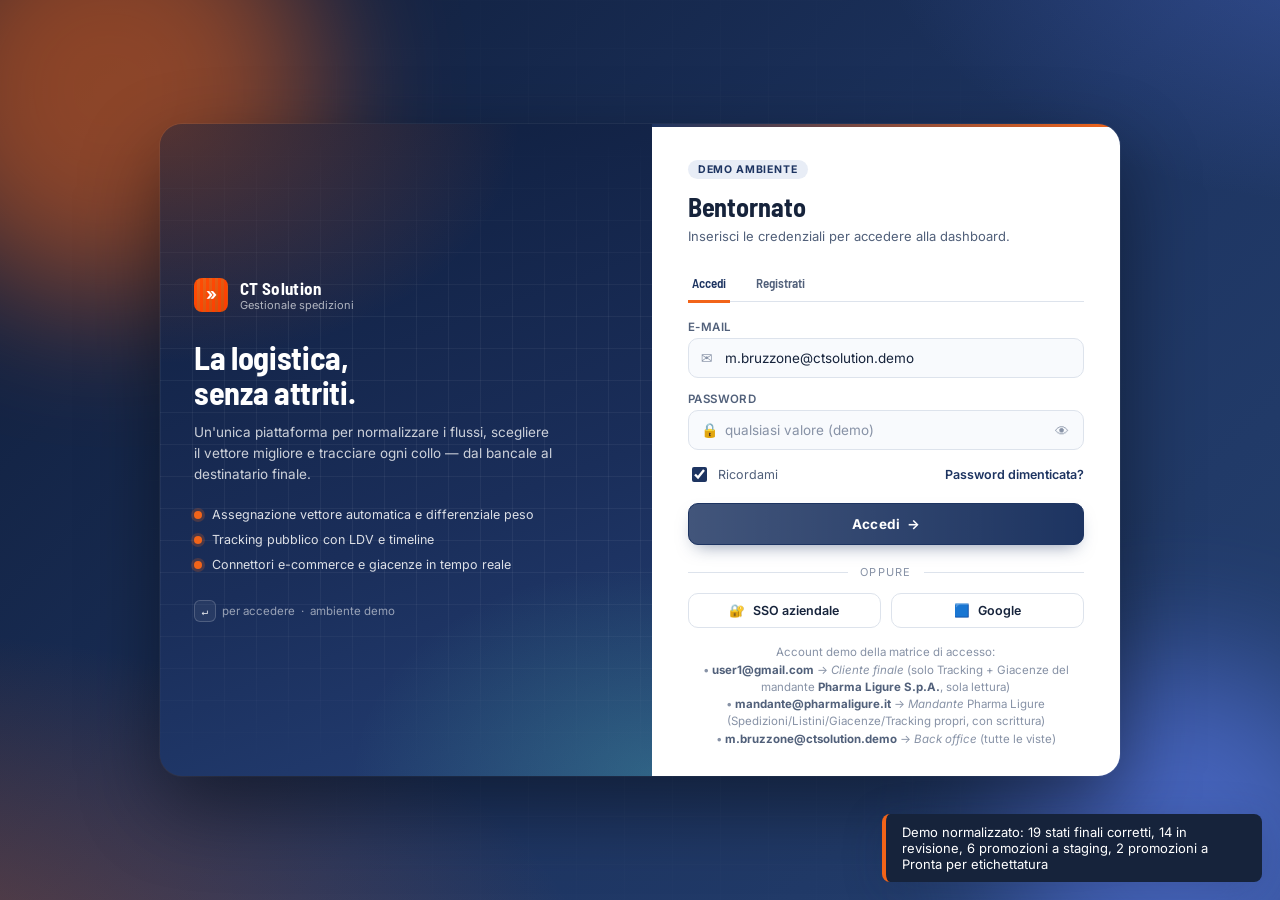
==== commit 29904ee2: "Merge branch 'Listino' into developer" ====
--- a/index.html
+++ b/index.html
@@ -169,10 +169,9 @@
 
       <div class="tabs" id="sped-tabs">
         <button class="tab-btn active" data-stato="">Tutte</button>
-        <button class="tab-btn" data-stato="In sospeso">In sospeso</button>
         <button class="tab-btn" data-stato="In revisione">In revisione</button>
         <button class="tab-btn" data-stato="In staging">In staging</button>
-        <button class="tab-btn" data-stato="Pronti per etichettatura">Pronti per etichettatura</button>
+        <button class="tab-btn" data-stato="Pronta per etichettatura">Pronta per etichettatura</button>
         <button class="tab-btn" data-stato="Pronto per la spedizione">Pronto per la spedizione</button>
         <button class="tab-btn" data-stato="In transito">In transito</button>
         <button class="tab-btn" data-stato="Consegnata">Consegnata</button>
@@ -191,7 +190,6 @@
         <h1>Colli madre e sotto-colli</h1>
         <span class="sub">Relazione bancale → colli, con stato aggregato e spedizione separata</span>
         <span class="spacer"></span>
-        <input type="text" id="colli-search" placeholder="Cerca per ID collo madre o sotto-collo…" style="min-width:260px">
         <button class="btn btn-primary" id="btn-nuovo-cm">+ Nuovo collo madre</button>
       </div>
       <ul class="tree" id="colli-tree"></ul>
@@ -212,40 +210,59 @@
   <section class="view" id="view-listini">
     <div class="view-header">
       <h1>Listini e tariffe</h1>
-      <span class="sub">Tre livelli: listini vettori terzi → listini di costo interni → listini di vendita</span>
+      <span class="sub">4 sezioni: listino di costo, storico listino di costo, listino di vendita, storico listino di vendita</span>
     </div>
     <div class="tabs" id="listini-tabs">
-      <button class="tab-btn active" data-tab="lv">Listini vettori (terzi)</button>
-      <button class="tab-btn" data-tab="lc">Listini di costo interni</button>
-      <button class="tab-btn" data-tab="lvend">Listini di vendita</button>
-      <button class="tab-btn" data-tab="lstor">Storicità</button>
-    </div>
-    <div class="tab-pane active" id="pane-lv">
-      <div class="info-box">⚠️ <strong>Dati di esempio.</strong> I listini reali dei vettori non sono ancora disponibili (in attesa lato cliente): la struttura è pronta per l'inserimento dei valori definitivi.</div>
-      <div class="tabs" id="lv-vettori-tabs" style="border-bottom-width:1px"></div>
-      <div class="price-meta" id="lv-meta"></div>
-      <div id="dt-listino-vettore"></div>
-    </div>
-    <div class="tab-pane" id="pane-lc">
-      <div class="price-meta" id="lc-meta"></div>
+      <button class="tab-btn active" data-tab="lc">Listino di costo</button>
+      <button class="tab-btn" data-tab="lc-stor">Storico listino di costo</button>
+      <button class="tab-btn" data-tab="lv">Listino di vendita</button>
+      <button class="tab-btn" data-tab="lv-stor">Storico listino di vendita</button>
+    </div>
+
+    <!-- =============== 1. LISTINO DI COSTO (attivo) =============== -->
+    <div class="tab-pane active" id="pane-lc">
+      <div id="lc-header"></div>
+      <div class="legend">
+        <span><span class="sw" style="background:var(--warn-bg);border:1px solid var(--warn)"></span>Riga con personalizzazione (sovrapposta al valore derivato dal vettore)</span>
+        <span class="tiny">Per modificare un listino attivo: <strong>duplicalo</strong>. I listini di costo e vendita sono storici e si modificano solo creando una nuova versione.</span>
+      </div>
       <div id="dt-listino-costo"></div>
-    </div>
-    <div class="tab-pane" id="pane-lvend">
+      <div style="margin-top:18px">
+        <div class="tabs" id="lc-vettori-tabs" style="border-bottom-width:1px"></div>
+        <div class="price-meta" id="lc-vettori-meta"></div>
+        <div id="dt-listino-vettore"></div>
+      </div>
+    </div>
+
+    <!-- =============== 2. STORICO LISTINO DI COSTO =============== -->
+    <div class="tab-pane" id="pane-lc-stor">
+      <div id="lc-stor-header"></div>
+      <div id="dt-listino-costo-stor"></div>
+    </div>
+
+    <!-- =============== 3. LISTINO DI VENDITA (attivo) =============== -->
+    <div class="tab-pane" id="pane-lv">
+      <div id="lv-header"></div>
+      <div class="form-row" style="max-width:420px;margin-bottom:8px">
+        <label>Mandante</label>
+        <select id="lv-mandante-sel" class="inline-select" style="max-width:none;width:100%"></select>
+      </div>
       <div class="legend">
         <span><span class="sw" style="background:var(--err-bg);border:1px solid var(--err)"></span>Riga in perdita (vendita &lt; costo)</span>
-        <span class="tiny">Le righe sotto il <strong>listino vettore di origine</strong> mostrano un warning più severo rispetto a quelle sotto il solo costo interno.</span>
+        <span><span class="sw" style="background:var(--warn-bg);border:1px solid var(--warn)"></span>Sotto il listino del vettore terzo (warning severo)</span>
+        <span class="tiny">Le righe <strong>sotto costo</strong> sono bloccanti: per procedere è necessaria una conferma esplicita.</span>
       </div>
       <div id="dt-listino-vendita"></div>
     </div>
-    <div class="tab-pane" id="pane-lstor">
-      <div class="card">
-        <h3>Timeline listini per cliente</h3>
-        <div class="form-row" style="max-width:320px">
-          <label>Mandante</label>
-          <select id="stor-cliente" class="inline-select" style="max-width:none;width:100%"></select>
-        </div>
-        <ul class="hist-timeline" id="stor-timeline"></ul>
-      </div>
+
+    <!-- =============== 4. STORICO LISTINO DI VENDITA =============== -->
+    <div class="tab-pane" id="pane-lv-stor">
+      <div id="lv-stor-header"></div>
+      <div class="form-row" style="max-width:420px;margin-bottom:8px">
+        <label>Mandante</label>
+        <select id="lv-stor-mandante-sel" class="inline-select" style="max-width:none;width:100%"></select>
+      </div>
+      <div id="dt-listino-vendita-stor"></div>
     </div>
   </section>
 
--- a/style.css
+++ b/style.css
@@ -58,6 +58,26 @@
 input, select, textarea { font-family: inherit; font-size: 13px; color: var(--ink); }
 
 .mono { font-family: var(--font-mono); font-size: 12.5px; }
+
+/* ---------- Scrollbar moderna ---------- */
+/* Firefox */
+* { scrollbar-width: thin; scrollbar-color: rgba(135, 146, 166, .55) transparent; }
+/* WebKit / Blink (Chrome, Edge, Safari) */
+*::-webkit-scrollbar { width: 10px; height: 10px; }
+*::-webkit-scrollbar-track { background: transparent; }
+*::-webkit-scrollbar-thumb {
+  background: linear-gradient(180deg, rgba(135,146,166,.45), rgba(135,146,166,.65));
+  border-radius: 999px;
+  border: 2px solid transparent;
+  background-clip: padding-box;
+  transition: background .15s ease;
+}
+*::-webkit-scrollbar-thumb:hover { background: linear-gradient(180deg, rgba(29,52,97,.55), rgba(29,52,97,.75)); background-clip: padding-box; }
+*::-webkit-scrollbar-thumb:active { background: var(--brand); background-clip: padding-box; }
+*::-webkit-scrollbar-corner { background: transparent; }
+/* angoli arrotondati quando la scrollbar tocca un contenitore con border-radius */
+.dt-scroll::-webkit-scrollbar-thumb,
+.modal-body::-webkit-scrollbar-thumb { background-color: rgba(135,146,166,.55); }
 
 /* ---------- Top nav ---------- */
 .topnav {
@@ -170,7 +190,7 @@
 .btn-danger:hover { background: #a53125; }
 .btn-ghost { border-color: transparent; background: transparent; color: var(--brand); }
 .btn-ghost:hover { background: var(--brand-soft); }
-.btn-sm { padding: 3px 8px; font-size: 11.5px; }
+.btn-sm { padding: 7px 8px; font-size: 14px; }
 .btn-link { border: 0; background: none; color: var(--info); font-weight: 600; padding: 0; text-decoration: underline; font-size: inherit; }
 
 /* ---------- Badges ---------- */
@@ -441,6 +461,15 @@
 .tab-pane.active { display: block; }
 
 .price-meta { font-size: 12px; color: var(--ink-soft); display: flex; gap: 14px; flex-wrap: wrap; margin-bottom: 8px; }
+
+/* Header di una versione di listino (attivo/storico): titolo, decorrenza, azioni */
+.listino-header { display:flex; justify-content:space-between; align-items:flex-start; gap:14px; flex-wrap:wrap; padding:12px 14px; background:var(--neutral-bg); border:1px solid var(--line); border-radius:var(--radius-sm); margin-bottom:10px; }
+.listino-header .lh-left { flex:1; min-width:260px; }
+.listino-header .lh-title { font-size:14.5px; }
+.listino-header .lh-title strong { color:var(--ink); }
+.listino-header .lh-meta { color:var(--ink-soft); margin-top:4px; display:flex; gap:8px; flex-wrap:wrap; }
+.listino-header .lh-note { margin-top:6px; color:var(--ink-soft); }
+.listino-header .lh-actions { display:flex; gap:6px; flex-wrap:wrap; align-items:flex-start; }
 .legend { display: flex; gap: 14px; flex-wrap: wrap; font-size: 11.5px; color: var(--ink-soft); margin: 4px 0 10px; }
 .legend .sw { display: inline-block; width: 12px; height: 12px; border-radius: 3px; vertical-align: -2px; margin-right: 4px; }
 
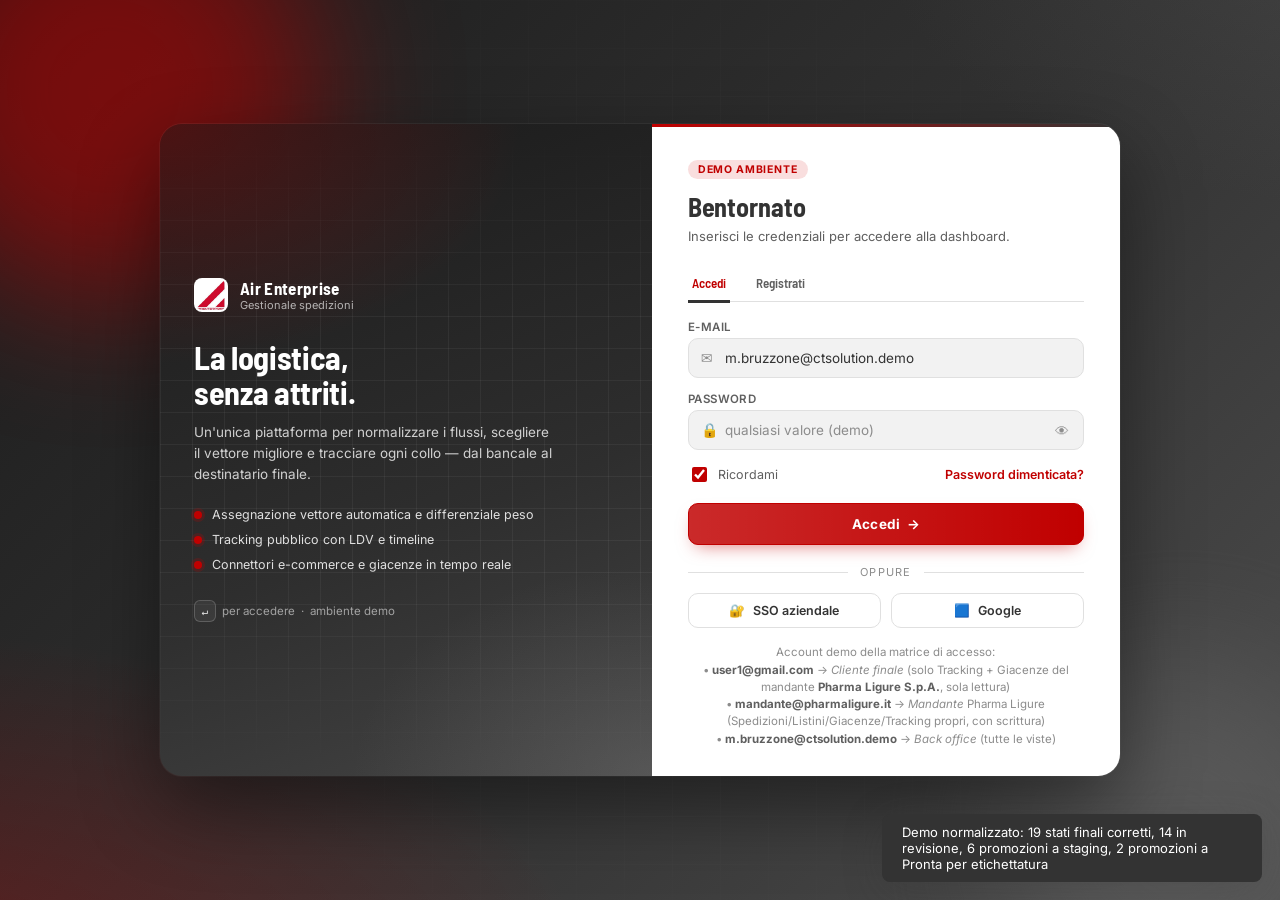
==== commit d58a7cc3: "rebranding cambio colori" ====
--- a/index.html
+++ b/index.html
@@ -3,7 +3,7 @@
 <head>
 <meta charset="UTF-8">
 <meta name="viewport" content="width=device-width, initial-scale=1.0">
-<title>CT Solution — Gestionale spedizioni (demo)</title>
+<title>Air Enterprise — Gestionale spedizioni (demo)</title>
 <link rel="stylesheet" href="style.css">
 </head>
 <body class="logged-out">
@@ -21,9 +21,9 @@
     <aside class="login-side" aria-hidden="true">
       <div class="login-side-inner">
         <div class="login-side-mark">
-          <span class="brand-mark"></span>
+          <img src="images/logo.png" alt="Air Enterprise" class="brand-mark">
           <div>
-            <strong>CT Solution</strong>
+            <strong>Air Enterprise</strong>
             <small>Gestionale spedizioni</small>
           </div>
         </div>
@@ -111,8 +111,8 @@
 
 <header class="topnav">
   <div class="brand">
-    <span class="brand-mark" aria-hidden="true"></span>
-    <span>CT Solution <small>· Gestionale spedizioni</small></span>
+    <img src="images/logo.png" alt="Air Enterprise" class="brand-mark">
+    <span>Air Enterprise <small>· Gestionale spedizioni</small></span>
   </div>
   <nav id="mainnav" aria-label="Navigazione principale">
     <button class="nav-item active" data-view="dashboard">Dashboard</button>
@@ -190,6 +190,7 @@
         <h1>Colli madre e sotto-colli</h1>
         <span class="sub">Relazione bancale → colli, con stato aggregato e spedizione separata</span>
         <span class="spacer"></span>
+        <input type="text" id="colli-search" placeholder="Cerca per ID collo madre o sotto-collo…" style="min-width:260px">
         <button class="btn btn-primary" id="btn-nuovo-cm">+ Nuovo collo madre</button>
       </div>
       <ul class="tree" id="colli-tree"></ul>
@@ -210,14 +211,16 @@
   <section class="view" id="view-listini">
     <div class="view-header">
       <h1>Listini e tariffe</h1>
-      <span class="sub">4 sezioni: listino di costo, storico listino di costo, listino di vendita, storico listino di vendita</span>
-    </div>
+      <span class="sub">Listini suddivisi per vettore. Ogni vettore ha il suo listino di costo; per ogni mandante, un listino di vendita per ciascun vettore.</span>
+    </div>
+    <div class="tabs" id="lc-vettori-tabs" style="border-bottom-width:1px"></div>
     <div class="tabs" id="listini-tabs">
       <button class="tab-btn active" data-tab="lc">Listino di costo</button>
       <button class="tab-btn" data-tab="lc-stor">Storico listino di costo</button>
       <button class="tab-btn" data-tab="lv">Listino di vendita</button>
       <button class="tab-btn" data-tab="lv-stor">Storico listino di vendita</button>
     </div>
+
 
     <!-- =============== 1. LISTINO DI COSTO (attivo) =============== -->
     <div class="tab-pane active" id="pane-lc">
@@ -227,11 +230,6 @@
         <span class="tiny">Per modificare un listino attivo: <strong>duplicalo</strong>. I listini di costo e vendita sono storici e si modificano solo creando una nuova versione.</span>
       </div>
       <div id="dt-listino-costo"></div>
-      <div style="margin-top:18px">
-        <div class="tabs" id="lc-vettori-tabs" style="border-bottom-width:1px"></div>
-        <div class="price-meta" id="lc-vettori-meta"></div>
-        <div id="dt-listino-vettore"></div>
-      </div>
     </div>
 
     <!-- =============== 2. STORICO LISTINO DI COSTO =============== -->
@@ -243,10 +241,7 @@
     <!-- =============== 3. LISTINO DI VENDITA (attivo) =============== -->
     <div class="tab-pane" id="pane-lv">
       <div id="lv-header"></div>
-      <div class="form-row" style="max-width:420px;margin-bottom:8px">
-        <label>Mandante</label>
-        <select id="lv-mandante-sel" class="inline-select" style="max-width:none;width:100%"></select>
-      </div>
+      <div class="tabs" id="lv-mandante-tabs" style="border-bottom-width:1px;margin-bottom:8px"></div>
       <div class="legend">
         <span><span class="sw" style="background:var(--err-bg);border:1px solid var(--err)"></span>Riga in perdita (vendita &lt; costo)</span>
         <span><span class="sw" style="background:var(--warn-bg);border:1px solid var(--warn)"></span>Sotto il listino del vettore terzo (warning severo)</span>
@@ -258,10 +253,7 @@
     <!-- =============== 4. STORICO LISTINO DI VENDITA =============== -->
     <div class="tab-pane" id="pane-lv-stor">
       <div id="lv-stor-header"></div>
-      <div class="form-row" style="max-width:420px;margin-bottom:8px">
-        <label>Mandante</label>
-        <select id="lv-stor-mandante-sel" class="inline-select" style="max-width:none;width:100%"></select>
-      </div>
+      <div class="tabs" id="lv-stor-mandante-tabs" style="border-bottom-width:1px;margin-bottom:8px"></div>
       <div id="dt-listino-vendita-stor"></div>
     </div>
   </section>
--- a/style.css
+++ b/style.css
@@ -5,21 +5,27 @@
 
 @import url('https://fonts.googleapis.com/css2?family=Barlow+Semi+Condensed:wght@500;600;700&family=Inter:wght@400;500;600;700&family=IBM+Plex+Mono:wght@400;500;600&display=swap');
 
+/* Sub-tabs vettore compatte */
+.tab-btn-sm {
+  padding: 4px 10px;
+  font-size: 12px;
+}
+
 :root {
-  --bg: #F2F4F8;
+  --bg: #F5F5F5;
   --surface: #FFFFFF;
-  --surface-2: #F8FAFD;
-  --ink: #16233B;
-  --ink-soft: #51607A;
-  --ink-faint: #8792A6;
-  --line: #DDE3EC;
-  --line-strong: #C4CDDB;
-
-  --brand: #1D3461;
-  --brand-dark: #142647;
-  --brand-soft: #E8EDF6;
-  --accent: #F26419;
-  --accent-soft: #FDEADF;
+  --surface-2: #F2F2F2;
+  --ink: #333333;
+  --ink-soft: #5F5F5F;
+  --ink-faint: #8C8C8C;
+  --line: #E0E0E0;
+  --line-strong: #C7C7C7;
+
+  --brand: #C00000;
+  --brand-dark: #900000;
+  --brand-soft: #F9DEDE;
+  --accent: #333333;
+  --accent-soft: #E6E6E6;
 
   --ok: #1E7F4F;      --ok-bg: #E4F3EB;
   --warn: #B45309;    --warn-bg: #FCF0DE;
@@ -29,8 +35,8 @@
 
   --radius: 8px;
   --radius-sm: 5px;
-  --shadow: 0 1px 2px rgba(22,35,59,.06), 0 4px 14px rgba(22,35,59,.07);
-  --shadow-lg: 0 8px 40px rgba(22,35,59,.22);
+  --shadow: 0 1px 2px rgba(51,51,51,.06), 0 4px 14px rgba(51,51,51,.07);
+  --shadow-lg: 0 8px 40px rgba(51,51,51,.22);
 
   --font-body: 'Inter', system-ui, -apple-system, sans-serif;
   --font-display: 'Barlow Semi Condensed', 'Inter', sans-serif;
@@ -58,26 +64,6 @@
 input, select, textarea { font-family: inherit; font-size: 13px; color: var(--ink); }
 
 .mono { font-family: var(--font-mono); font-size: 12.5px; }
-
-/* ---------- Scrollbar moderna ---------- */
-/* Firefox */
-* { scrollbar-width: thin; scrollbar-color: rgba(135, 146, 166, .55) transparent; }
-/* WebKit / Blink (Chrome, Edge, Safari) */
-*::-webkit-scrollbar { width: 10px; height: 10px; }
-*::-webkit-scrollbar-track { background: transparent; }
-*::-webkit-scrollbar-thumb {
-  background: linear-gradient(180deg, rgba(135,146,166,.45), rgba(135,146,166,.65));
-  border-radius: 999px;
-  border: 2px solid transparent;
-  background-clip: padding-box;
-  transition: background .15s ease;
-}
-*::-webkit-scrollbar-thumb:hover { background: linear-gradient(180deg, rgba(29,52,97,.55), rgba(29,52,97,.75)); background-clip: padding-box; }
-*::-webkit-scrollbar-thumb:active { background: var(--brand); background-clip: padding-box; }
-*::-webkit-scrollbar-corner { background: transparent; }
-/* angoli arrotondati quando la scrollbar tocca un contenitore con border-radius */
-.dt-scroll::-webkit-scrollbar-thumb,
-.modal-body::-webkit-scrollbar-thumb { background-color: rgba(135,146,166,.55); }
 
 /* ---------- Top nav ---------- */
 .topnav {
@@ -100,16 +86,9 @@
 }
 .brand-mark {
   width: 26px; height: 26px; border-radius: 6px;
-  background:
-    repeating-linear-gradient(90deg, var(--accent) 0 3px, transparent 3px 6px),
-    linear-gradient(135deg, #F26419, #d14e0b);
-  background-blend-mode: overlay;
-  position: relative;
-}
-.brand-mark::after {
-  content: '»'; position: absolute; inset: 0;
-  display: grid; place-items: center;
-  color: #fff; font-size: 17px; font-weight: 700; line-height: 1;
+  object-fit: contain;
+  background: #fff;
+  padding: 2px;
 }
 .brand small { font-weight: 500; opacity: .65; font-size: 11px; }
 
@@ -185,12 +164,12 @@
 .btn-primary { background: var(--brand); border-color: var(--brand); color: #fff; }
 .btn-primary:hover { background: var(--brand-dark); border-color: var(--brand-dark); }
 .btn-accent { background: var(--accent); border-color: var(--accent); color: #fff; }
-.btn-accent:hover { background: #d95710; border-color: #d95710; }
+.btn-accent:hover { background: #1a1a1a; border-color: #1a1a1a; }
 .btn-danger { background: var(--err); border-color: var(--err); color: #fff; }
 .btn-danger:hover { background: #a53125; }
 .btn-ghost { border-color: transparent; background: transparent; color: var(--brand); }
 .btn-ghost:hover { background: var(--brand-soft); }
-.btn-sm { padding: 7px 8px; font-size: 14px; }
+.btn-sm { padding: 3px 8px; font-size: 11.5px; }
 .btn-link { border: 0; background: none; color: var(--info); font-weight: 600; padding: 0; text-decoration: underline; font-size: inherit; }
 
 /* ---------- Badges ---------- */
@@ -206,7 +185,7 @@
 .badge.err     { background: var(--err-bg); color: var(--err); }
 .badge.info    { background: var(--info-bg); color: var(--info); }
 .badge.brand   { background: var(--brand-soft); color: var(--brand); }
-.badge.accent  { background: var(--accent-soft); color: #b34a0e; }
+.badge.accent  { background: var(--accent-soft); color: var(--accent); }
 .badge.nodot::before { display: none; }
 
 .tag {
@@ -369,7 +348,7 @@
 .kanban-col > h4 .count { background: var(--brand); color: #fff; border-radius: 999px; padding: 0 8px; font-size: 11.5px; }
 .kcard {
   background: var(--surface); border: 1px solid var(--line); border-radius: var(--radius-sm);
-  padding: 9px 11px; margin-bottom: 8px; box-shadow: 0 1px 2px rgba(22,35,59,.05); cursor: pointer;
+  padding: 9px 11px; margin-bottom: 8px; box-shadow: 0 1px 2px rgba(51,51,51,.05); cursor: pointer;
 }
 .kcard:hover { border-color: var(--brand); }
 .kcard .k-id { font-family: var(--font-mono); font-size: 11.5px; color: var(--brand); font-weight: 600; }
@@ -550,7 +529,7 @@
 /* ---------- Demo hint chip ---------- */
 .demo-chip {
   display: inline-flex; align-items: center; gap: 6px;
-  background: var(--accent-soft); color: #b34a0e; border: 1px dashed #e8a377;
+  background: var(--accent-soft); color: var(--accent); border: 1px dashed #b3b3b3;
   font-size: 11px; font-weight: 600; border-radius: 999px; padding: 3px 10px;
 }
 
@@ -579,9 +558,9 @@
   display: none;
   position: fixed; inset: 0; z-index: 90;
   background:
-    radial-gradient(1200px 600px at -10% 110%, rgba(242,100,25,.35), transparent 60%),
-    radial-gradient(900px 500px at 110% -10%, rgba(99,132,255,.35), transparent 60%),
-    linear-gradient(135deg, #0E1B36 0%, #1D3461 55%, #25406F 100%);
+    radial-gradient(1200px 600px at -10% 110%, rgba(192,0,0,.35), transparent 60%),
+    radial-gradient(900px 500px at 110% -10%, rgba(90,90,90,.35), transparent 60%),
+    linear-gradient(135deg, #1A1A1A 0%, #333333 55%, #4D4D4D 100%);
   color: #fff;
   overflow: hidden;
   font-family: var(--font-body);
@@ -598,9 +577,9 @@
   position: absolute; border-radius: 50%; filter: blur(70px); opacity: .55;
   animation: floatOrb 16s ease-in-out infinite;
 }
-.login-decor .orb-1 { width: 420px; height: 420px; background: #F26419; top: -120px; left: -100px; }
-.login-decor .orb-2 { width: 360px; height: 360px; background: #6384FF; bottom: -120px; right: -80px; animation-delay: -6s; }
-.login-decor .orb-3 { width: 260px; height: 260px; background: #5BE3C0; top: 40%; left: 55%; opacity: .25; animation-delay: -3s; }
+.login-decor .orb-1 { width: 420px; height: 420px; background: #C00000; top: -120px; left: -100px; }
+.login-decor .orb-2 { width: 360px; height: 360px; background: #666666; bottom: -120px; right: -80px; animation-delay: -6s; }
+.login-decor .orb-3 { width: 260px; height: 260px; background: #999999; top: 40%; left: 55%; opacity: .25; animation-delay: -3s; }
 @keyframes floatOrb {
   0%, 100% { transform: translate(0,0) scale(1); }
   50%      { transform: translate(30px, -25px) scale(1.06); }
@@ -634,9 +613,9 @@
 .login-side {
   position: relative;
   background:
-    radial-gradient(600px 400px at 0% 0%, rgba(242,100,25,.30), transparent 60%),
-    radial-gradient(500px 350px at 100% 100%, rgba(91,227,192,.22), transparent 60%),
-    linear-gradient(160deg, #0F1E3D 0%, #1A2E5A 60%, #243F75 100%);
+    radial-gradient(600px 400px at 0% 0%, rgba(192,0,0,.30), transparent 60%),
+    radial-gradient(500px 350px at 100% 100%, rgba(153,153,153,.22), transparent 60%),
+    linear-gradient(160deg, #1A1A1A 0%, #2E2E2E 60%, #444444 100%);
   padding: 36px 34px;
   display: flex; align-items: center;
   overflow: hidden;
@@ -666,8 +645,8 @@
 .login-bullets li { display: flex; align-items: center; gap: 10px; font-size: 12.5px; color: rgba(255,255,255,.85); }
 .login-bullets .dot {
   width: 8px; height: 8px; border-radius: 50%;
-  background: var(--accent);
-  box-shadow: 0 0 0 3px rgba(242,100,25,.22);
+  background: var(--brand);
+  box-shadow: 0 0 0 3px rgba(192,0,0,.22);
   flex-shrink: 0;
 }
 .login-side-foot { font-size: 11.5px; color: rgba(255,255,255,.55); display: flex; align-items: center; gap: 6px; }
@@ -725,7 +704,7 @@
 .input-wrap:focus-within {
   border-color: var(--brand);
   background: var(--surface);
-  box-shadow: 0 0 0 4px rgba(29,52,97,.10);
+  box-shadow: 0 0 0 4px rgba(192,0,0,.10);
 }
 .input-wrap .input-ico {
   position: absolute; left: 12px; top: 50%; transform: translateY(-50%);
@@ -758,14 +737,14 @@
   letter-spacing: .02em;
   position: relative; overflow: hidden;
   transition: transform .12s ease, box-shadow .15s ease, background .15s ease;
-  box-shadow: 0 8px 18px -8px rgba(29,52,97,.55);
+  box-shadow: 0 8px 18px -8px rgba(192,0,0,.55);
 }
 .login-submit::after {
   content: ''; position: absolute; inset: 0; left: -120%;
   background: linear-gradient(90deg, transparent, rgba(255,255,255,.18), transparent);
   transition: left .55s ease;
 }
-.login-submit:hover { transform: translateY(-1px); box-shadow: 0 14px 24px -10px rgba(29,52,97,.6); }
+.login-submit:hover { transform: translateY(-1px); box-shadow: 0 14px 24px -10px rgba(192,0,0,.6); }
 .login-submit:hover::after { left: 120%; }
 .login-submit:active { transform: translateY(0); }
 .login-submit-ico { display: inline-block; transition: transform .2s ease; }
